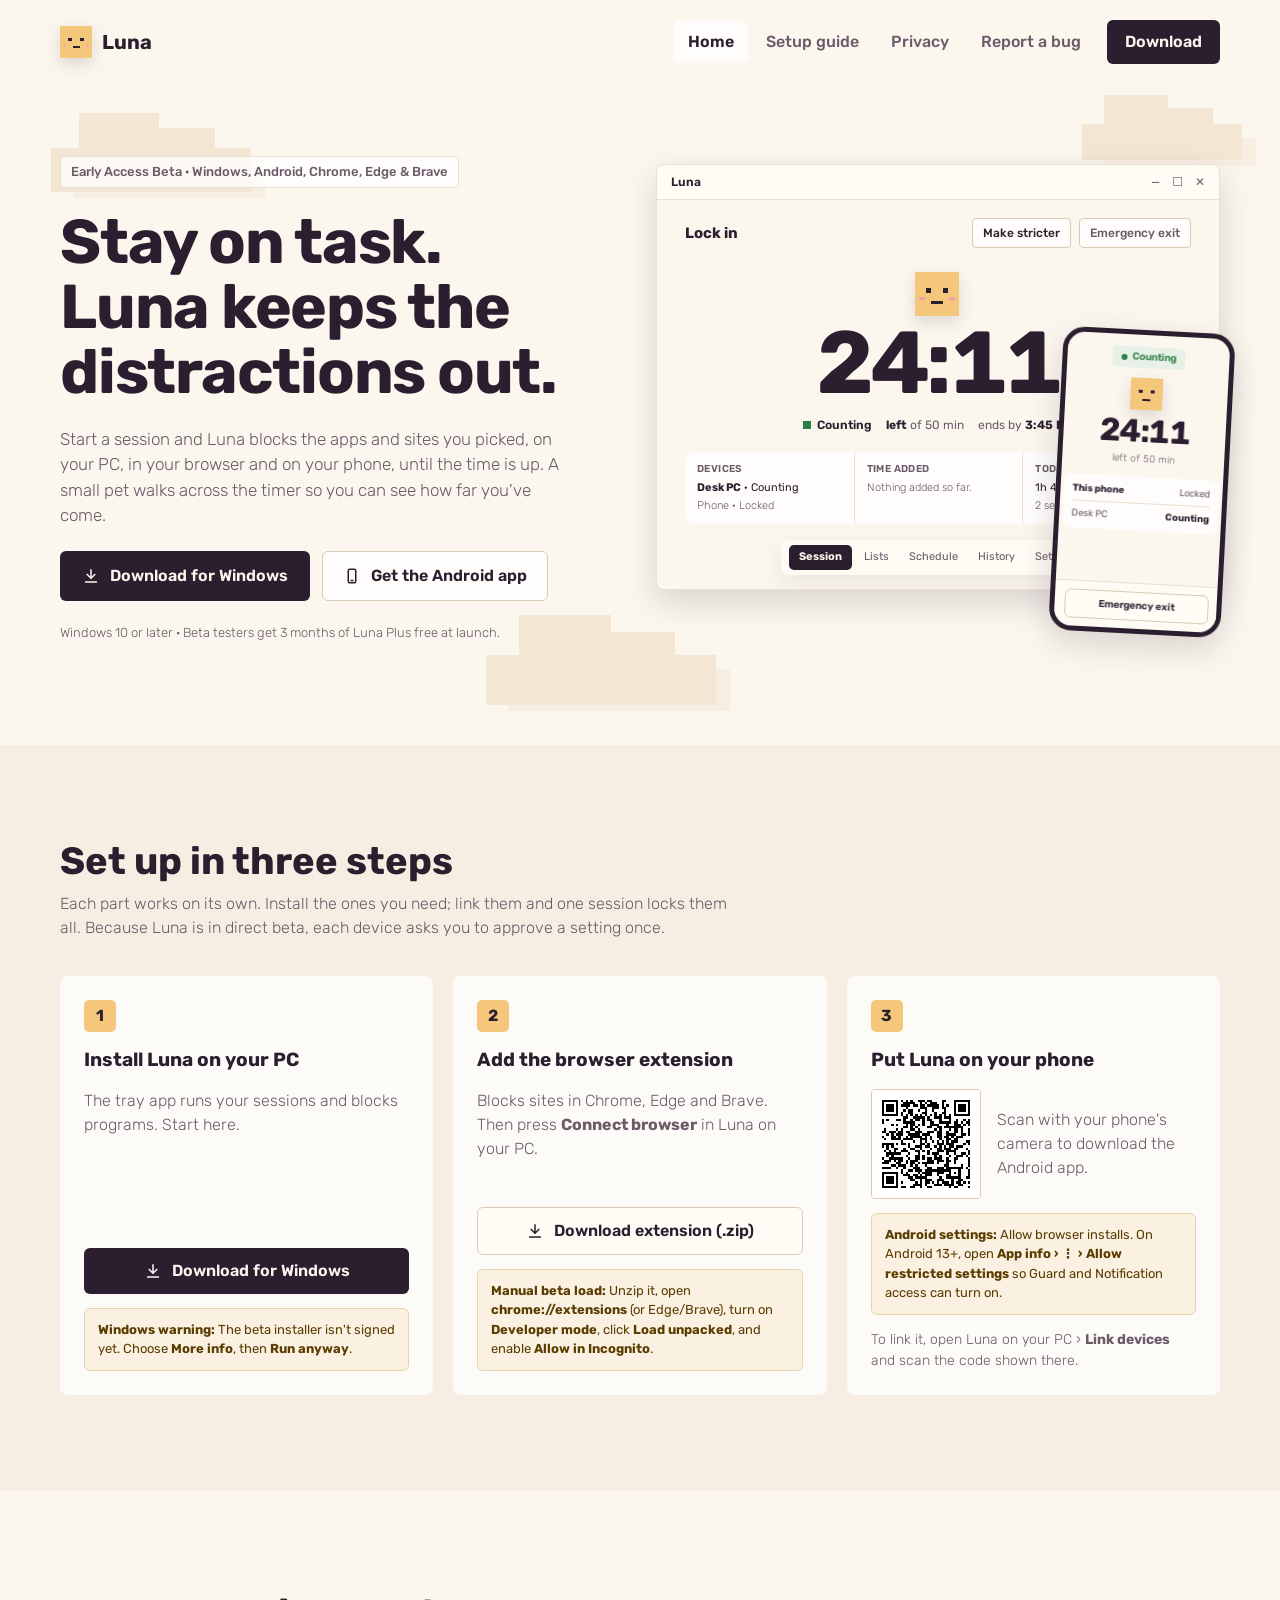
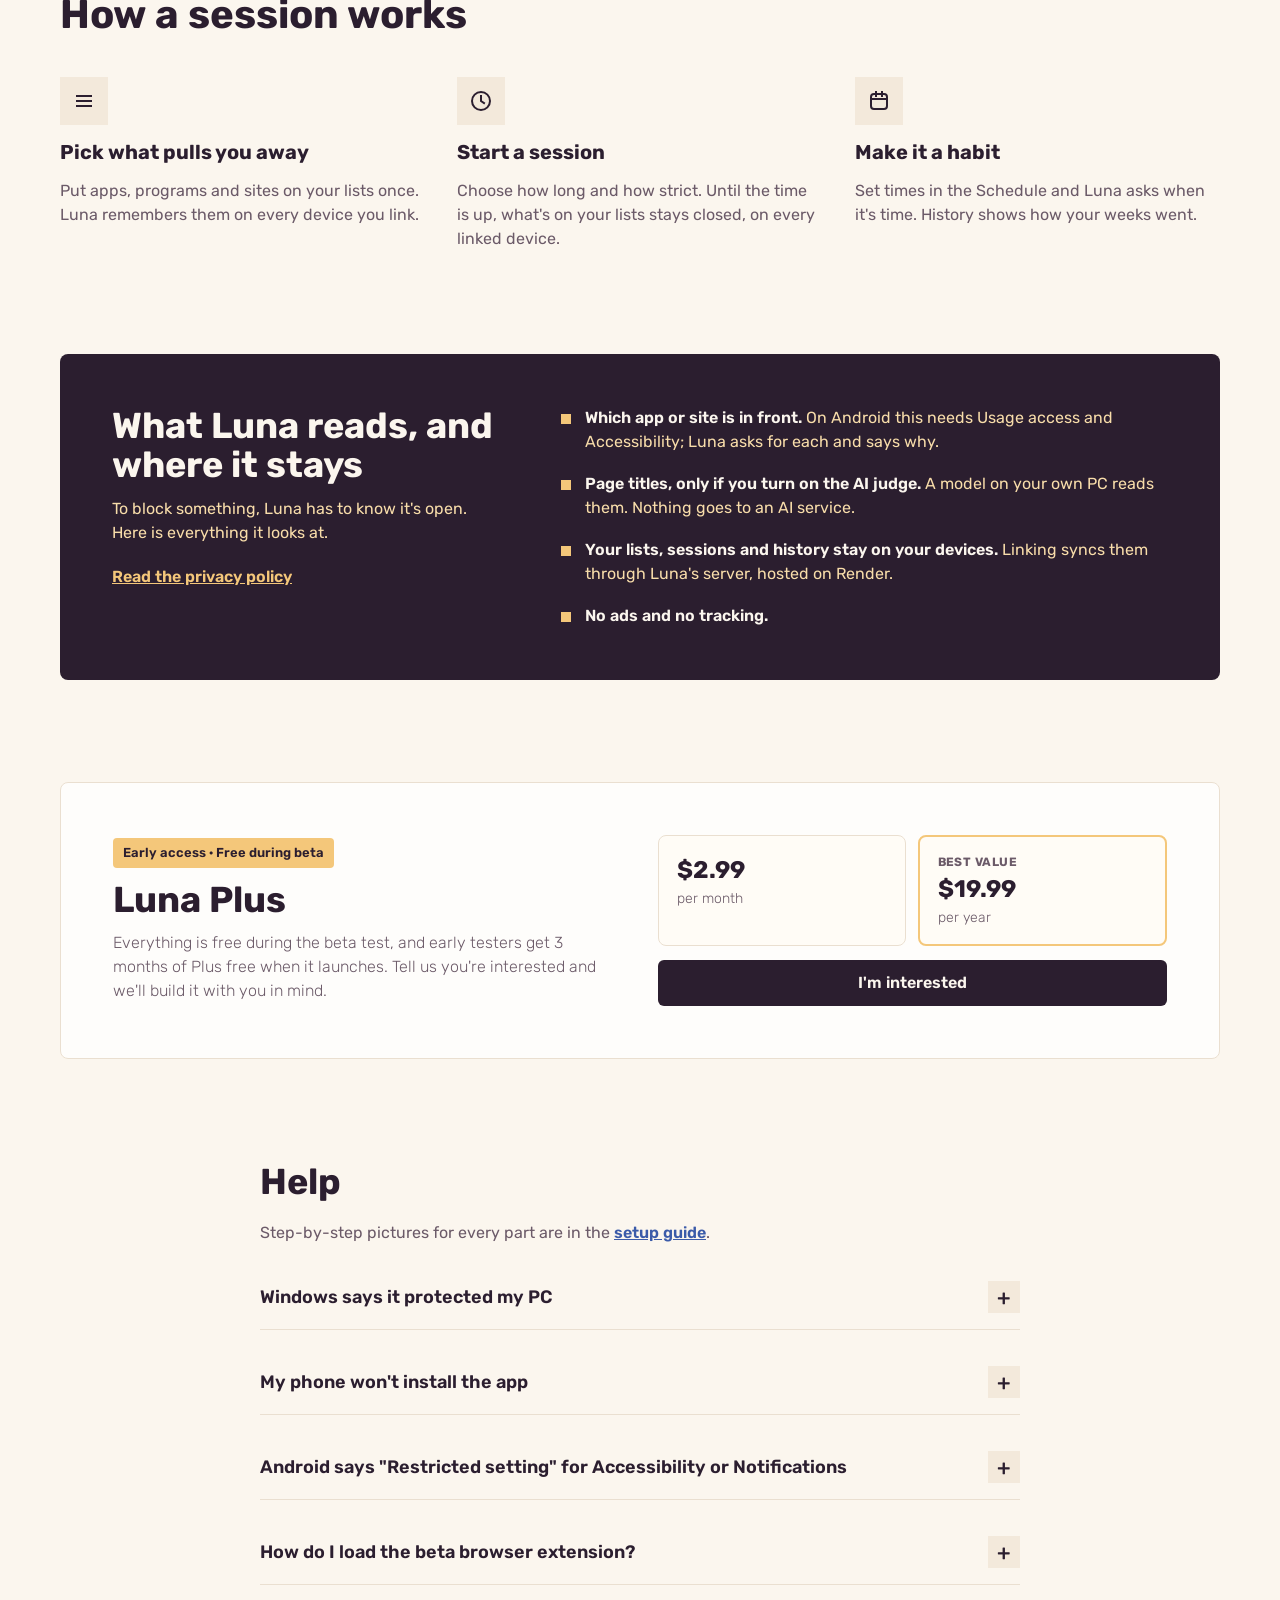
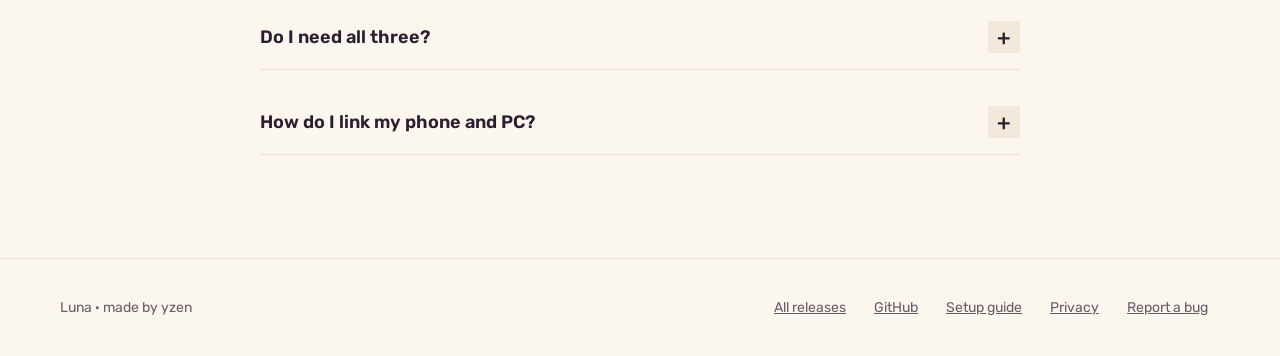
==== docs/index.html @ 9bfbdfaf "feat: publish Luna beta website" ====
<!doctype html>
<html lang="en">
<head>
<meta charset="utf-8">
<meta name="viewport" content="width=device-width, initial-scale=1">
<meta name="color-scheme" content="light">
<title>Luna: stay on task</title>
<meta name="description" content="Luna blocks the apps and sites you picked on your PC, in your browser and on your phone, until the session is over.">
<link rel="preconnect" href="https://fonts.googleapis.com">
<link href="https://fonts.googleapis.com/css2?family=Rubik:wght@300;400;500;600;700&amp;display=swap" rel="stylesheet">
<link rel="stylesheet" href="site.css">
</head>
<body>
<div class="lp" style="width: 100%; background: var(--bg); color: var(--ink); font-family: 'Rubik', system-ui, sans-serif; font-size: 16px; line-height: 1.5; overflow: hidden">

  <!-- Top bar: matches app's glass bar and 6px buttons -->
  <header style="max-width: 1160px; margin: 0 auto; padding: 20px clamp(16px, 4vw, 48px); display: flex; flex-wrap: wrap; align-items: center; justify-content: space-between; gap: 16px">
    <a href="#top" style="display: flex; align-items: center; gap: 10px; color: var(--ink); text-decoration: none; font-weight: 700; font-size: 20px">
      <span class="pet-bob" aria-hidden="true" style="position: relative; width: 32px; height: 32px; background: var(--accent); display: block"><i class="eye" style="position: absolute; background: var(--face); left: 26%; top: 36%; width: 12%; height: 12%"></i><i class="eye" style="position: absolute; background: var(--face); left: 62%; top: 36%; width: 12%; height: 12%"></i><i style="position: absolute; background: var(--cheek); left: 8%; top: 58%; width: 12%; height: 7%"></i><i style="position: absolute; background: var(--cheek); left: 80%; top: 58%; width: 12%; height: 7%"></i><i style="position: absolute; background: var(--face); left: 40%; top: 64%; width: 22%; height: 6%"></i></span>
      Luna
    </a>
    <nav aria-label="Main" style="display: flex; flex-wrap: wrap; align-items: center; gap: 4px">
      <a href="index.html" aria-current="page" style="padding: 9px 14px; color: var(--ink); text-decoration: none; font-weight: 600; background: var(--glass); border-radius: var(--r-tile)">Home</a>
      <a href="install.html" style="padding: 9px 14px; color: var(--mute); text-decoration: none; font-weight: 500">Setup guide</a>
      <a href="privacy.html" style="padding: 9px 14px; color: var(--mute); text-decoration: none; font-weight: 500">Privacy</a>
      <a href="report.html" style="padding: 9px 14px; color: var(--mute); text-decoration: none; font-weight: 500">Report a bug</a>
      <a href="#download" style="margin-left: 8px; padding: 10px 18px; background: var(--pri); color: var(--onp); text-decoration: none; font-weight: 600; border-radius: var(--r-btn)">Download</a>
    </nav>
  </header>

  <!-- Hero: Daybreak stepped clouds (matching components.css) -->
  <section id="top" style="position: relative; padding: clamp(32px, 6vw, 72px) 0 clamp(56px, 8vw, 104px)">
    <div class="clouds" aria-hidden="true" style="position: absolute; inset: 0; pointer-events: none">
      <div style="position: absolute; left: 4%; top: 64px; width: 200px; height: 44px; background: var(--near); box-shadow: 18px 10px 0 -4px var(--far)"><div style="position: absolute; left: 14%; bottom: 100%; width: 40%; height: 80%; background: var(--near)"></div><div style="position: absolute; left: 50%; bottom: 100%; width: 32%; height: 45%; background: var(--near)"></div></div>
      <div style="position: absolute; right: 3%; top: 40px; width: 160px; height: 36px; background: var(--near); box-shadow: 18px 10px 0 -4px var(--far)"><div style="position: absolute; left: 14%; bottom: 100%; width: 40%; height: 80%; background: var(--near)"></div><div style="position: absolute; left: 50%; bottom: 100%; width: 32%; height: 45%; background: var(--near)"></div></div>
      <div style="position: absolute; left: 38%; bottom: 40px; width: 230px; height: 50px; background: var(--near); box-shadow: 18px 10px 0 -4px var(--far)"><div style="position: absolute; left: 14%; bottom: 100%; width: 40%; height: 80%; background: var(--near)"></div><div style="position: absolute; left: 50%; bottom: 100%; width: 32%; height: 45%; background: var(--near)"></div></div>
    </div>

    <div style="position: relative; max-width: 1160px; margin: 0 auto; padding: 0 clamp(16px, 4vw, 48px); display: flex; flex-wrap: wrap; align-items: center; gap: clamp(40px, 6vw, 72px)">
      <div class="stagger" style="flex: 1 1 420px; min-width: 0; display: flex; flex-direction: column; gap: 22px">
        <span style="align-self: flex-start; padding: 5px 10px; background: var(--glass); border: 1px solid var(--line); border-radius: var(--r-ctrl); font-size: 13px; font-weight: 500; color: var(--mute)">Early Access Beta · Windows, Android, Chrome, Edge &amp; Brave</span>
        <h1 style="margin: 0; font-size: clamp(40px, 6vw, 62px); line-height: 1.05; font-weight: 700; letter-spacing: -0.02em">Stay on task.<br>Luna keeps the distractions out.</h1>
        <p style="margin: 0; max-width: 520px; font-size: 17px; font-weight: 300; color: var(--mute)">Start a session and Luna blocks the apps and sites you picked, on your PC, in your browser and on your phone, until the time is up. A small pet walks across the timer so you can see how far you've come.</p>

          <div data-visitor="pc" style="display: flex; flex-wrap: wrap; gap: 12px">
            <a href="thanks.html" style="display: inline-flex; align-items: center; gap: 10px; min-height: 48px; padding: 0 22px; background: var(--pri); color: var(--onp); text-decoration: none; font-weight: 600; font-size: 16px; border-radius: var(--r-btn)">
              <svg viewBox="0 0 24 24" width="18" height="18" aria-hidden="true" fill="none" stroke="currentColor" stroke-width="2" stroke-linecap="square"><path d="M12 4v11M7 10l5 5 5-5M5 20h14"></path></svg>
              Download for Windows
            </a>
            <a href="#phone" style="display: inline-flex; align-items: center; gap: 10px; min-height: 48px; padding: 0 20px; background: var(--glass); color: var(--ink); text-decoration: none; font-weight: 600; font-size: 16px; border: 1px solid var(--cborder); border-radius: var(--r-btn)">
              <svg viewBox="0 0 24 24" width="18" height="18" aria-hidden="true" fill="none" stroke="currentColor" stroke-width="2" stroke-linecap="square"><rect x="7" y="3" width="10" height="18" rx="2"></rect><path d="M11 18h2"></path></svg>
              Get the Android app
            </a>
          </div>
          <p data-visitor="pc" style="margin: 0; font-size: 13px; font-weight: 300; color: var(--mute)">Windows 10 or later · Beta testers get 3 months of Luna Plus free at launch.</p>
          <div data-visitor="android" hidden style="display: flex; flex-wrap: wrap; gap: 12px">
            <a href="https://github.com/Yzennnx/luna-releases/releases/latest/download/Luna.apk" style="display: inline-flex; align-items: center; justify-content: center; gap: 10px; min-height: 48px; padding: 0 22px; background: var(--pri); color: var(--onp); text-decoration: none; font-weight: 600; font-size: 16px; border-radius: var(--r-btn); flex: 1 1 260px">
              <svg viewBox="0 0 24 24" width="18" height="18" aria-hidden="true" fill="none" stroke="currentColor" stroke-width="2" stroke-linecap="square"><path d="M12 4v11M7 10l5 5 5-5M5 20h14"></path></svg>
              Download for Android
            </a>
            <a href="#download" style="display: inline-flex; align-items: center; justify-content: center; gap: 10px; min-height: 48px; padding: 0 20px; background: var(--glass); color: var(--ink); text-decoration: none; font-weight: 600; font-size: 16px; border: 1px solid var(--cborder); border-radius: var(--r-btn); flex: 1 1 260px">Also on your PC</a>
          </div>
          <p data-visitor="android" hidden style="margin: 0; font-size: 13px; font-weight: 300; color: var(--mute)">APK · Android 7.0 or later. Not on Google Play yet · 3 months of Plus free for beta testers.</p>
      </div>

      <!-- Product picture: exact PC SessionActive + Phone Running UI tokens -->
      <div style="flex: 1 1 460px; min-width: 0; position: relative; padding-bottom: 44px">
        <div class="window-in" role="img" aria-label="Luna on a PC during a session: 24 minutes left, the pet walking across above the timer" style="background: var(--bg); border: 1px solid var(--line); border-radius: var(--r-card); box-shadow: var(--sh-pop); overflow: hidden">
          <!-- Window chrome -->
          <div style="display: flex; align-items: center; justify-content: space-between; padding: 8px 14px; background: var(--surface); border-bottom: 1px solid var(--line); font-size: 12px; color: var(--mute)">
            <span style="font-weight: 600; color: var(--ink)">Luna</span>
            <span style="display: flex; gap: 12px" aria-hidden="true"><span>—</span><span>☐</span><span>✕</span></span>
          </div>
          <!-- Real PC Active screen body -->
          <div style="padding: 18px clamp(18px, 3vw, 28px) 14px; display: flex; flex-direction: column; gap: 14px">
            <!-- .bar-top -->
            <div style="display: flex; align-items: center; gap: 8px; font-size: 13px">
              <b style="font-size: 15px; font-weight: 700; color: var(--ink)">Lock in</b>
              <span style="flex: 1"></span>
              <span style="padding: 5px 10px; background: var(--glass); border: 1px solid var(--cborder); border-radius: var(--r-ctrl); font-size: 12px; font-weight: 500; color: var(--ink)">Make stricter</span>
              <span style="padding: 5px 10px; background: var(--glass); border: 1px solid var(--cborder); border-radius: var(--r-ctrl); font-size: 12px; font-weight: 500; color: var(--mute)">Emergency exit</span>
            </div>
            <!-- Hero: pet walking above big clock (exact Hero.tsx) -->
            <div style="display: flex; flex-direction: column; align-items: center; gap: 6px; padding: 6px 0 4px">
              <div style="position: relative; width: 100%; height: 48px">
                <div data-pet="width" style="position: absolute; left: 0; bottom: 0; height: 2px; width: 45.37%; opacity: 0; pointer-events: none"></div>
                <span class="pet-walk" data-pet="left" style="position: absolute; left: 45.37%; bottom: 0; width: 44px; height: 44px; display: block"><span style="background: var(--accent)"><i class="eye" style="position: absolute; background: var(--face); left: 24%; top: 36%; width: 12%; height: 12%"></i><i class="eye" style="position: absolute; background: var(--face); left: 64%; top: 36%; width: 12%; height: 12%"></i><i style="position: absolute; background: var(--cheek); left: 10%; top: 56%; width: 12%; height: 7%"></i><i style="position: absolute; background: var(--cheek); left: 78%; top: 56%; width: 12%; height: 7%"></i><i style="position: absolute; background: var(--face); left: 36%; top: 66%; width: 28%; height: 6%"></i></span></span>
              </div>
              <div style="font-size: clamp(58px, 8vw, 88px); font-weight: 700; line-height: .95; letter-spacing: -0.03em; font-variant-numeric: tabular-nums"><span data-mm>24</span><span class="colon">:</span><span data-ss>13</span></div>
              <div style="display: flex; flex-wrap: wrap; justify-content: center; gap: 6px 14px; font-size: 12px; color: var(--mute); margin-top: 4px">
                <span style="display: inline-flex; align-items: center; gap: 6px; color: var(--ink); font-weight: 600"><span class="live-dot" aria-hidden="true" style="width: 8px; height: 8px; background: var(--counting); display: inline-block"></span>Counting</span>
                <span><b style="color: var(--ink)">left</b> of 50 min</span>
                <span>ends by <b style="color: var(--ink)">3:45 PM</b></span>
              </div>
            </div>
            <!-- .strip: exact glass 3-column facts bar with vertical dividers -->
            <div class="glass" style="display: grid; grid-template-columns: repeat(3, minmax(0, 1fr)); font-size: 11px; line-height: 1.45">
              <div style="padding: 10px 12px; display: flex; flex-direction: column; gap: 3px">
                <span style="font-weight: 600; color: var(--mute); text-transform: uppercase; letter-spacing: .04em; font-size: 10px">Devices</span>
                <span style="color: var(--ink)"><b>Desk PC</b> · Counting</span>
                <span style="color: var(--mute); font-weight: 300">Phone · Locked</span>
              </div>
              <div style="padding: 10px 12px; border-left: 1px solid var(--line); display: flex; flex-direction: column; gap: 3px">
                <span style="font-weight: 600; color: var(--mute); text-transform: uppercase; letter-spacing: .04em; font-size: 10px">Time added</span>
                <span style="color: var(--mute); font-weight: 300">Nothing added so far.</span>
              </div>
              <div style="padding: 10px 12px; border-left: 1px solid var(--line); display: flex; flex-direction: column; gap: 3px">
                <span style="font-weight: 600; color: var(--mute); text-transform: uppercase; letter-spacing: .04em; font-size: 10px">Today</span>
                <span style="color: var(--ink)">1h 40m studied</span>
                <span style="color: var(--mute); font-weight: 300">2 sessions</span>
              </div>
            </div>
            <!-- Real floating PC dock (bar glass + shadow-dock + 5px active tile) -->
            <div style="display: flex; justify-content: center; padding-top: 2px">
              <div class="hero-dock" style="display: inline-flex; align-items: center; gap: 4px; padding: 5px 8px; background: var(--bar); border-radius: var(--r-card); box-shadow: var(--sh-dock); font-size: 11px; color: var(--mute)">
                <span data-active style="padding: 4px 10px; border-radius: var(--r-tile); background: var(--pri); color: var(--onp); font-weight: 700">Session</span>
                <span style="padding: 4px 8px">Lists</span>
                <span style="padding: 4px 8px">Schedule</span>
                <span style="padding: 4px 8px">History</span>
                <span style="padding: 4px 8px">Settings</span>
              </div>
            </div>
          </div>
        </div>
        <!-- Real Phone Running screen (matches apps/mobile/src/core/theme.ts + Running.tsx) -->
        <div class="phone-in" role="img" aria-label="Luna on an Android phone during the same session: Counting, 24 minutes left, phone locked" style="position: absolute; right: -8px; bottom: 0; width: 162px; height: 294px; background: var(--bg); border: 5px solid var(--frame); border-radius: 22px; box-shadow: var(--sh-pop); overflow: hidden; display: flex; flex-direction: column; justify-content: space-between; text-align: center">
          <div style="padding: 12px 12px 0; display: flex; flex-direction: column; align-items: center; gap: 10px">
            <span style="display: inline-flex; align-items: center; gap: 5px; padding: 3px 9px; border-radius: var(--r-ctrl); background: var(--okbg); font-size: 10px; font-weight: 600; color: var(--counting)"><span class="live-dot" aria-hidden="true" style="width: 6px; height: 6px; border-radius: 999px; background: var(--counting)"></span>Counting</span>
            <div style="display: flex; flex-direction: column; align-items: center; gap: 5px">
              <span class="pet-bob" style="position: relative; width: 32px; height: 32px; background: var(--accent); display: block"><i class="eye" style="position: absolute; background: var(--face); left: 24%; top: 36%; width: 12%; height: 12%"></i><i class="eye" style="position: absolute; background: var(--face); left: 64%; top: 36%; width: 12%; height: 12%"></i><i style="position: absolute; background: var(--face); left: 36%; top: 66%; width: 28%; height: 6%"></i></span>
              <span style="font-size: 32px; font-weight: 700; line-height: 1; letter-spacing: -0.02em; font-variant-numeric: tabular-nums"><span data-mm>24</span><span class="colon">:</span><span data-ss>13</span></span>
              <span style="font-size: 10px; font-weight: 300; color: var(--mute)">left of 50 min</span>
            </div>
            <div class="glass" style="width: 100%; padding: 7px 9px; display: flex; flex-direction: column; gap: 5px; font-size: 9.5px; text-align: left">
              <div style="display: flex; justify-content: space-between"><b style="color: var(--ink)">This phone</b><span style="color: var(--mute)">Locked</span></div>
              <div style="height: 1px; background: var(--line)"></div>
              <div style="display: flex; justify-content: space-between"><span style="color: var(--mute)">Desk PC</span><b style="color: var(--ink)">Counting</b></div>
            </div>
          </div>
          <!-- Pinned bar -->
          <div style="padding: 8px 10px; background: var(--bar); border-top: 1px solid var(--line)">
            <span style="display: block; width: 100%; padding: 6px 0; background: var(--surface); border: 1px solid var(--cborder); border-radius: var(--r-btn); font-size: 10px; font-weight: 600; color: var(--ink)">Emergency exit</span>
          </div>
        </div>
      </div>
    </div>
  </section>

  <!-- Download: three steps (exact glass cards + 6px buttons + app note boxes) -->
  <section id="download" style="background: var(--tint); padding: clamp(56px, 8vw, 96px) 0">
    <div style="max-width: 1160px; margin: 0 auto; padding: 0 clamp(16px, 4vw, 48px); display: flex; flex-direction: column; gap: 36px">
      <div class="reveal-self" style="display: flex; flex-direction: column; gap: 10px; max-width: 680px">
        <h2 style="margin: 0; font-size: clamp(28px, 4vw, 38px); line-height: 1.1; font-weight: 700">Set up in three steps</h2>
        <p style="margin: 0; font-size: 16px; font-weight: 300; color: var(--mute)">Each part works on its own. Install the ones you need; link them and one session locks them all. Because Luna is in direct beta, each device asks you to approve a setting once.</p>
      </div>
      <div class="reveal" style="display: grid; grid-template-columns: repeat(auto-fit, minmax(280px, 1fr)); gap: 20px">

        <article class="glass" style="border-radius: var(--r-card); padding: 24px; display: flex; flex-direction: column; gap: 14px">
          <span style="width: 32px; height: 32px; border-radius: var(--r-tile); display: flex; align-items: center; justify-content: center; background: var(--accent); color: var(--face); font-weight: 700">1</span>
          <h3 style="margin: 0; font-size: 19px; font-weight: 700">Install Luna on your PC</h3>
          <p style="margin: 0; font-weight: 300; color: var(--mute)">The tray app runs your sessions and blocks programs. Start here.</p>
          <a href="thanks.html" style="margin-top: auto; display: inline-flex; align-items: center; justify-content: center; gap: 10px; min-height: 46px; background: var(--pri); color: var(--onp); text-decoration: none; font-weight: 600; border-radius: var(--r-btn)">
            <svg viewBox="0 0 24 24" width="18" height="18" aria-hidden="true" fill="none" stroke="currentColor" stroke-width="2" stroke-linecap="square"><path d="M12 4v11M7 10l5 5 5-5M5 20h14"></path></svg>
            Download for Windows
          </a>
          <p class="note" style="margin: 0; padding: 11px 13px; font-size: 13px"><b>Windows warning:</b> The beta installer isn't signed yet. Choose <b>More info</b>, then <b>Run anyway</b>.</p>
        </article>

        <article class="glass" style="border-radius: var(--r-card); padding: 24px; display: flex; flex-direction: column; gap: 14px">
          <span style="width: 32px; height: 32px; border-radius: var(--r-tile); display: flex; align-items: center; justify-content: center; background: var(--accent); color: var(--face); font-weight: 700">2</span>
          <h3 style="margin: 0; font-size: 19px; font-weight: 700">Add the browser extension</h3>
          <p style="margin: 0; font-weight: 300; color: var(--mute)">Blocks sites in Chrome, Edge and Brave. Then press <b>Connect browser</b> in Luna on your PC.</p>
          <a href="https://github.com/Yzennnx/luna-releases/releases/latest/download/Luna-Extension.zip" style="margin-top: auto; display: inline-flex; align-items: center; justify-content: center; gap: 10px; min-height: 46px; background: var(--surface); color: var(--ink); text-decoration: none; font-weight: 600; border: 1px solid var(--cborder); border-radius: var(--r-btn)">
            <svg viewBox="0 0 24 24" width="18" height="18" aria-hidden="true" fill="none" stroke="currentColor" stroke-width="2" stroke-linecap="square"><path d="M12 4v11M7 10l5 5 5-5M5 20h14"></path></svg>
            Download extension (.zip)
          </a>
          <p class="note" style="margin: 0; padding: 11px 13px; font-size: 13px"><b>Manual beta load:</b> Unzip it, open <b>chrome://extensions</b> (or Edge/Brave), turn on <b>Developer mode</b>, click <b>Load unpacked</b>, and enable <b>Allow in Incognito</b>.</p>
        </article>

        <article id="phone" class="glass" style="border-radius: var(--r-card); padding: 24px; display: flex; flex-direction: column; gap: 14px">
          <span style="width: 32px; height: 32px; border-radius: var(--r-tile); display: flex; align-items: center; justify-content: center; background: var(--accent); color: var(--face); font-weight: 700">3</span>
          <h3 style="margin: 0; font-size: 19px; font-weight: 700">Put Luna on your phone</h3>
            <div data-visitor="pc" style="display: flex; gap: 16px; align-items: center">
              <img src="qr-android.svg" alt="QR code that opens the Android download" width="108" height="108" style="flex: none; width: 108px; height: 108px; border: 1px solid var(--cborder); border-radius: var(--r-ctrl)">
              <p style="margin: 0; font-weight: 300; color: var(--mute)">Scan with your phone's camera to download the Android app.</p>
            </div>
            <a data-visitor="android" hidden href="https://github.com/Yzennnx/luna-releases/releases/latest/download/Luna.apk" style="display: inline-flex; align-items: center; justify-content: center; gap: 10px; min-height: 46px; background: var(--pri); color: var(--onp); text-decoration: none; font-weight: 600; border-radius: var(--r-btn)">Download for Android</a>
            <p class="note" style="margin: 0; padding: 11px 13px; font-size: 13px"><b>Android settings:</b> Allow browser installs. On Android 13+, open <b>App info › ⋮ › Allow restricted settings</b> so Guard and Notification access can turn on.</p>
          <p style="margin: 0; font-size: 14px; font-weight: 300; color: var(--mute)">To link it, open Luna on your PC › <b>Link devices</b> and scan the code shown there.</p>
        </article>
      </div>
    </div>
  </section>

  <!-- Demo video: remove the hidden attribute and paste a YouTube embed URL (https://www.youtube-nocookie.com/embed/VIDEO_ID) or a video file URL into the src below. -->
  <section id="demo" hidden style="padding: clamp(56px, 8vw, 104px) 0 0">
    <div class="reveal" style="max-width: 960px; margin: 0 auto; padding: 0 clamp(16px, 4vw, 48px); display: flex; flex-direction: column; gap: 20px">
      <h2 style="margin: 0; font-size: clamp(30px, 4vw, 40px); line-height: 1.1; font-weight: 700">See it in action</h2>
      <div style="position: relative; aspect-ratio: 16 / 9; background: var(--tint); border: 1.5px solid var(--cborder); border-radius: 18px; overflow: hidden">
        <iframe src="" title="Luna demo video" loading="lazy" allowfullscreen style="position: absolute; inset: 0; width: 100%; height: 100%; border: 0"></iframe>
      </div>
    </div>
  </section>

  <!-- How a session works -->
  <section id="how" style="padding: clamp(56px, 8vw, 104px) 0">
    <div style="max-width: 1160px; margin: 0 auto; padding: 0 clamp(16px, 4vw, 48px); display: flex; flex-direction: column; gap: 40px">
      <h2 style="margin: 0; font-size: clamp(30px, 4vw, 40px); line-height: 1.1; font-weight: 700">How a session works</h2>
      <div class="reveal" style="display: grid; grid-template-columns: repeat(auto-fit, minmax(260px, 1fr)); gap: 32px">
        <div style="display: flex; flex-direction: column; gap: 12px">
          <span style="width: 48px; height: 48px; display: flex; align-items: center; justify-content: center; background: var(--tint2); color: var(--ink)"><svg viewBox="0 0 24 24" width="24" height="24" aria-hidden="true" fill="none" stroke="currentColor" stroke-width="2" stroke-linecap="square"><path d="M5 7h14M5 12h14M5 17h14"></path></svg></span>
          <h3 style="margin: 0; font-size: 20px; font-weight: 700">Pick what pulls you away</h3>
          <p style="margin: 0; color: var(--mute)">Put apps, programs and sites on your lists once. Luna remembers them on every device you link.</p>
        </div>
        <div style="display: flex; flex-direction: column; gap: 12px">
          <span style="width: 48px; height: 48px; display: flex; align-items: center; justify-content: center; background: var(--tint2); color: var(--ink)"><svg viewBox="0 0 24 24" width="24" height="24" aria-hidden="true" fill="none" stroke="currentColor" stroke-width="2" stroke-linecap="square"><circle cx="12" cy="12" r="9"></circle><path d="M12 7v5l3 2"></path></svg></span>
          <h3 style="margin: 0; font-size: 20px; font-weight: 700">Start a session</h3>
          <p style="margin: 0; color: var(--mute)">Choose how long and how strict. Until the time is up, what's on your lists stays closed, on every linked device.</p>
        </div>
        <div style="display: flex; flex-direction: column; gap: 12px">
          <span style="width: 48px; height: 48px; display: flex; align-items: center; justify-content: center; background: var(--tint2); color: var(--ink)"><svg viewBox="0 0 24 24" width="24" height="24" aria-hidden="true" fill="none" stroke="currentColor" stroke-width="2" stroke-linecap="square"><rect x="4" y="5" width="16" height="15" rx="3"></rect><path d="M4 10h16M9 3v4M15 3v4"></path></svg></span>
          <h3 style="margin: 0; font-size: 20px; font-weight: 700">Make it a habit</h3>
          <p style="margin: 0; color: var(--mute)">Set times in the Schedule and Luna asks when it's time. History shows how your weeks went.</p>
        </div>
      </div>
    </div>
  </section>

  <!-- Privacy -->
  <section id="privacy" style="padding: 0 0 clamp(56px, 8vw, 104px)">
    <div style="max-width: 1160px; margin: 0 auto; padding: 0 clamp(16px, 4vw, 48px)">
      <div class="reveal-self" style="background: var(--pri); color: var(--onp); border-radius: var(--r-card); padding: clamp(28px, 5vw, 52px); display: flex; flex-wrap: wrap; gap: clamp(28px, 5vw, 56px)">
        <div style="flex: 1 1 300px; display: flex; flex-direction: column; gap: 12px">
          <h2 style="margin: 0; font-size: clamp(28px, 3.5vw, 36px); line-height: 1.1; font-weight: 700">What Luna reads, and where it stays</h2>
          <p style="margin: 0; color: var(--pmute)">To block something, Luna has to know it's open. Here is everything it looks at.</p>
          <a href="privacy.html" style="align-self: flex-start; margin-top: 8px; color: var(--plink); font-weight: 600">Read the privacy policy</a>
        </div>
        <ul class="reveal" style="flex: 2 1 420px; margin: 0; padding: 0; list-style: none; display: flex; flex-direction: column; gap: 18px">
          <li style="display: flex; gap: 14px"><span aria-hidden="true" style="flex: none; width: 10px; height: 10px; margin-top: 8px; background: var(--accent)"></span><span><b style="font-weight: 600">Which app or site is in front.</b> <span style="color: var(--pmute)">On Android this needs Usage access and Accessibility; Luna asks for each and says why.</span></span></li>
          <li style="display: flex; gap: 14px"><span aria-hidden="true" style="flex: none; width: 10px; height: 10px; margin-top: 8px; background: var(--accent)"></span><span><b style="font-weight: 600">Page titles, only if you turn on the AI judge.</b> <span style="color: var(--pmute)">A model on your own PC reads them. Nothing goes to an AI service.</span></span></li>
          <li style="display: flex; gap: 14px"><span aria-hidden="true" style="flex: none; width: 10px; height: 10px; margin-top: 8px; background: var(--accent)"></span><span><b style="font-weight: 600">Your lists, sessions and history stay on your devices.</b> <span style="color: var(--pmute)">Linking syncs them through Luna's server, hosted on Render.</span></span></li>
          <li style="display: flex; gap: 14px"><span aria-hidden="true" style="flex: none; width: 10px; height: 10px; margin-top: 8px; background: var(--accent)"></span><span><b style="font-weight: 600">No ads and no tracking.</b></span></li>
        </ul>
      </div>
    </div>
  </section>

  <!-- Luna Plus: coming soon. The button only says thanks; counting taps comes with task 7.1c. -->
  <section id="plus" style="padding: 0 0 clamp(56px, 8vw, 104px)">
    <div style="max-width: 1160px; margin: 0 auto; padding: 0 clamp(16px, 4vw, 48px)">
      <article class="reveal-self glass" style="border: 1px solid var(--line); border-radius: var(--r-card); padding: clamp(28px, 5vw, 52px); display: flex; flex-wrap: wrap; align-items: center; gap: clamp(28px, 5vw, 56px)">
        <div style="flex: 1 1 300px; display: flex; flex-direction: column; gap: 12px">
          <span style="align-self: flex-start; padding: 5px 10px; background: var(--accent); color: var(--face); border-radius: var(--r-ctrl); font-size: 13px; font-weight: 600">Early access · Free during beta</span>
          <h2 style="margin: 0; font-size: clamp(28px, 3.5vw, 36px); line-height: 1.1; font-weight: 700">Luna Plus</h2>
          <p style="margin: 0; font-weight: 300; color: var(--mute)">Everything is free during the beta test, and early testers get 3 months of Plus free when it launches. Tell us you're interested and we'll build it with you in mind.</p>
        </div>
        <div style="flex: 1 1 320px; display: flex; flex-direction: column; gap: 14px">
          <div style="display: flex; flex-wrap: wrap; gap: 12px">
            <div style="flex: 1 1 140px; padding: 16px 18px; background: var(--surface); border: 1px solid var(--line); border-radius: var(--r-card)"><div style="font-size: 24px; font-weight: 700">$2.99</div><div style="font-size: 14px; font-weight: 300; color: var(--mute)">per month</div></div>
            <div style="flex: 1 1 140px; padding: 16px 18px; background: var(--surface); border: 2px solid var(--accent); border-radius: var(--r-card)"><div style="font-size: 12px; font-weight: 700; letter-spacing: .04em; text-transform: uppercase; color: var(--mute)">Best value</div><div style="font-size: 24px; font-weight: 700">$19.99</div><div style="font-size: 14px; font-weight: 300; color: var(--mute)">per year</div></div>
          </div>
          <button type="button" id="plus-btn" style="min-height: 46px; padding: 0 22px; background: var(--pri); color: var(--onp); border: 0; border-radius: var(--r-btn); font: inherit; font-weight: 600; cursor: pointer">I'm interested</button>
        </div>
      </article>
    </div>
  </section>

  <!-- Help -->
  <section id="help" style="padding: 0 0 clamp(56px, 8vw, 104px)">
    <div class="reveal" style="max-width: 760px; margin: 0 auto; padding: 0 clamp(16px, 4vw, 48px); display: flex; flex-direction: column; gap: 20px">
      <h2 style="margin: 0; font-size: clamp(28px, 3.5vw, 36px); line-height: 1.1; font-weight: 700">Help</h2>
      <p style="margin: 0; color: var(--mute)">Step-by-step pictures for every part are in the <a href="install.html" style="color: var(--link); font-weight: 600">setup guide</a>.</p>
      <details style="border-bottom: 1px solid var(--line); padding: 16px 0">
        <summary style="cursor: pointer; font-weight: 600; font-size: 18px; min-height: 28px">Windows says it protected my PC</summary>
        <p style="margin: 10px 0 0; color: var(--mute)">The installer isn't signed yet, so Windows doesn't know it. Choose More info, then Run anyway.</p>
      </details>
      <details style="border-bottom: 1px solid var(--line); padding: 16px 0">
        <summary style="cursor: pointer; font-weight: 600; font-size: 18px; min-height: 28px">My phone won't install the app</summary>
        <p style="margin: 10px 0 0; color: var(--mute)">Luna isn't on Google Play yet. When your phone asks, allow your browser to install apps (and tap Install anyway if Play Protect warns), then open the downloaded file again.</p>
      </details>
      <details style="border-bottom: 1px solid var(--line); padding: 16px 0">
        <summary style="cursor: pointer; font-weight: 600; font-size: 18px; min-height: 28px">Android says "Restricted setting" for Accessibility or Notifications</summary>
        <p style="margin: 10px 0 0; color: var(--mute)">Android 13 and later blocks Accessibility and Notification access for apps installed outside Google Play until you unlock them once. Open <b>App info</b> for Luna, tap <b>⋮ › Allow restricted settings</b>, then return to Luna setup.</p>
      </details>
      <details style="border-bottom: 1px solid var(--line); padding: 16px 0">
        <summary style="cursor: pointer; font-weight: 600; font-size: 18px; min-height: 28px">How do I load the beta browser extension?</summary>
        <p style="margin: 10px 0 0; color: var(--mute)">Download and unzip <b>Luna-Extension.zip</b>, open <b>chrome://extensions</b> (or <b>edge://extensions</b> / <b>brave://extensions</b>), turn on <b>Developer mode</b>, click <b>Load unpacked</b>, pick the unzipped folder, and enable <b>Allow in Incognito</b>. Then press <b>Connect browser</b> in Luna on your PC.</p>
      </details>
      <details style="border-bottom: 1px solid var(--line); padding: 16px 0">
        <summary style="cursor: pointer; font-weight: 600; font-size: 18px; min-height: 28px">Do I need all three?</summary>
        <p style="margin: 10px 0 0; color: var(--mute)">No. The PC app and the phone app each work alone. The browser extension needs the PC app. Link them so one session locks everything.</p>
      </details>
      <details style="border-bottom: 1px solid var(--line); padding: 16px 0">
        <summary style="cursor: pointer; font-weight: 600; font-size: 18px; min-height: 28px">How do I link my phone and PC?</summary>
        <p style="margin: 10px 0 0; color: var(--mute)">On your PC open Luna › Settings › Link devices. On your phone tap Scan QR code and point it at the code.</p>
      </details>
    </div>
  </section>

  <footer style="border-top: 1px solid var(--line)">
    <div style="max-width: 1160px; margin: 0 auto; padding: 28px clamp(16px, 4vw, 48px); display: flex; flex-wrap: wrap; align-items: center; justify-content: space-between; gap: 16px; font-size: 14px; color: var(--mute)">
      <span>Luna · made by yzen</span>
      <nav aria-label="Footer" style="display: flex; flex-wrap: wrap; gap: 4px">
        <a href="https://github.com/Yzennnx/luna-releases/releases" style="padding: 10px 12px; color: var(--mute)">All releases</a>
        <a href="https://github.com/Yzennnx/luna-releases/releases" style="padding: 10px 12px; color: var(--mute)">GitHub</a>
        <a href="install.html" style="padding: 10px 12px; color: var(--mute)">Setup guide</a>
        <a href="privacy.html" style="padding: 10px 12px; color: var(--mute)">Privacy</a>
        <a href="report.html" style="padding: 10px 12px; color: var(--mute)">Report a bug</a>
      </nav>
    </div>
  </footer>
</div>
<script type="module" src="site.js"></script>
</body>
</html>
---- docs/site.css ----
/* Luna site: exact Daybreak (light) tokens and motion from the PC (theme.css) and Android (core/theme.ts) apps. */
.lp{--bg:#FBF6EE;--surface:#FFFCF6;--glass:rgba(255,255,255,.75);--bar:rgba(255,252,246,.85);--ink:#2B1E2F;--mute:#6B5A68;--line:#EADFD0;--cborder:#D9C9B5;--accent:#F4C77A;--pmute:#F8DDAA;--plink:#F4C77A;--asleep:#F8DDAA;--cheek:#F2A1A8;--near:#F3E6D3;--far:#F7EEE2;--tint:#F6EEE2;--tint2:#F3E9DB;--pri:#2B1E2F;--onp:#FBF6EE;--face:#2B1E2F;--link:#3B5BA9;--frame:#2B1E2F;--warnbg:rgba(248,238,219,.75);--warnline:#E6D3AE;--warnink:#5C3D00;--okbg:#E7F1E8;--counting:#2E7D45;--r-ctrl:4px;--r-tile:5px;--r-btn:6px;--r-card:8px;--sh-dock:0 8px 24px rgba(43,30,47,.08);--sh-pop:0 12px 32px rgba(43,30,47,.16);--sh:43,30,47;--glow:rgba(43,30,47,.14);color-scheme:light}

/* App glass cards and note callouts (matching components.css). */
.lp .glass{background:var(--glass);backdrop-filter:blur(4px);border-radius:var(--r-card)}
.lp .note{background:var(--warnbg);border:1px solid var(--warnline);border-radius:var(--r-btn);color:var(--warnink)}

:root{--spring:cubic-bezier(.3,1.2,.5,1);--pop:cubic-bezier(.3,1.5,.5,1);--ease:cubic-bezier(.2,.7,.2,1);interpolate-size:allow-keywords}
html{scroll-behavior:smooth}
body{margin:0}
[hidden]{display:none !important}

/* Page enter: every page rises in, so moving between pages reads as one site. */
@keyframes lp-page{from{opacity:0;transform:translateY(14px)}to{opacity:1;transform:none}}
.lp{animation:lp-page .6s var(--spring) both}

/* Hero: the copy arrives line by line, the product picture after it, the phone last. */
@keyframes lp-rise{from{opacity:0;transform:translateY(22px)}to{opacity:1;transform:none}}
.lp .stagger>*{animation:lp-rise .7s var(--spring) both}
.lp .stagger>*:nth-child(1){animation-delay:.08s}
.lp .stagger>*:nth-child(2){animation-delay:.16s}
.lp .stagger>*:nth-child(3){animation-delay:.24s}
.lp .stagger>*:nth-child(4){animation-delay:.32s}
.lp .stagger>*:nth-child(n+5){animation-delay:.4s}
@keyframes lp-window{from{opacity:0;transform:translateY(40px) rotate(-1.5deg) scale(.96)}to{opacity:1;transform:none}}
.lp .window-in{animation:lp-window .9s var(--spring) .3s both}
@keyframes lp-phone-in{from{opacity:0;transform:translate(40px,30px) rotate(8deg)}to{opacity:1;transform:rotate(3deg)}}
@keyframes lp-float{0%,100%{transform:rotate(3deg) translateY(0)}50%{transform:rotate(2deg) translateY(-10px)}}
.lp .phone-in{animation:lp-phone-in .9s var(--spring) .6s both,lp-float 6s ease-in-out 1.6s infinite}

/* Clouds drift slowly, each at its own pace. */
@keyframes lp-drift{from{transform:translateX(-24px)}to{transform:translateX(24px)}}
.lp .clouds>div{animation:lp-drift 18s ease-in-out infinite alternate}
.lp .clouds>div:nth-child(2){animation-duration:24s;animation-delay:-8s}
.lp .clouds>div:nth-child(3){animation-duration:30s;animation-delay:-15s}

/* The pet: steps up and down like the app, blinks now and then, walks the timer track. */
@keyframes lp-pet-in{0%{opacity:0;transform:translateY(8px) scale(.7)}60%{opacity:1;transform:translateY(-3px) scale(1.06)}100%{opacity:1;transform:none}}
@keyframes lp-bob{0%,100%{transform:translateY(0) scale(1.02,.98)}50%{transform:translateY(calc(var(--amp,4px) * -1)) scale(.99,1.01)}}
@keyframes lp-hop{0%{transform:none}30%{transform:translateY(-12px) scale(.96,1.05)}55%{transform:translateY(0) scale(1.06,.94)}75%{transform:translateY(-3px)}100%{transform:none}}
.lp .pet-bob,.lp .pet-walk>span{transform-origin:50% 100%;will-change:transform;filter:drop-shadow(0 6px 8px var(--glow))}
.lp .pet-bob{animation:lp-pet-in .55s var(--pop) both,lp-bob 3.6s ease-in-out .55s infinite}
.lp a:hover .pet-bob,.lp .pet-bob:hover{animation:lp-hop .7s var(--pop) 1,lp-bob 3.6s ease-in-out .7s infinite}
@keyframes lp-blink{0%,92%,100%{transform:scaleY(1)}96%{transform:scaleY(.1)}}
.lp .eye{transform-origin:center;animation:lp-blink 4.5s infinite}
.lp .pet-walk{transition:left 1s linear}
.lp .pet-walk>span{display:block;width:100%;height:100%;position:relative;background:inherit;--amp:3px;animation:lp-bob 1.4s ease-in-out infinite}
@keyframes lp-tick{0%{opacity:1}50%{opacity:.35}100%{opacity:1}}
.lp .colon{animation:lp-tick 1s steps(2,jump-none) infinite}

/* Download started: the pet jumps for joy, confetti falls, the bar fills. */
@keyframes lp-jump{0%,60%,100%{transform:translateY(0) scale(1,1)}10%{transform:translateY(0) scale(1.1,.88)}30%{transform:translateY(-34px) scale(.94,1.06)}50%{transform:translateY(0) scale(1.06,.94)}}
.lp .pet-jump{animation:lp-jump 1.6s var(--ease) .4s 3 both}
@keyframes lp-fall{0%{opacity:0;transform:translateY(-40px) rotate(0)}10%{opacity:1}100%{opacity:0;transform:translateY(420px) rotate(540deg)}}
.lp .confetti{position:absolute;inset:0;pointer-events:none;overflow:hidden}
.lp .confetti i{position:absolute;top:0;width:10px;height:10px;animation:lp-fall 2.8s cubic-bezier(.3,.6,.6,1) both}
.lp .confetti i:nth-child(odd){width:8px;height:14px}
.lp .confetti i:nth-child(1){left:30%;background:var(--accent);animation-delay:.3s}
.lp .confetti i:nth-child(2){left:36%;background:var(--cheek);animation-delay:.5s}
.lp .confetti i:nth-child(3){left:42%;background:var(--ink);animation-delay:.2s}
.lp .confetti i:nth-child(4){left:48%;background:var(--asleep);animation-delay:.7s}
.lp .confetti i:nth-child(5){left:54%;background:var(--accent);animation-delay:.4s}
.lp .confetti i:nth-child(6){left:60%;background:var(--cheek);animation-delay:.6s}
.lp .confetti i:nth-child(7){left:66%;background:var(--ink);animation-delay:.35s}
.lp .confetti i:nth-child(8){left:70%;background:var(--accent);animation-delay:.8s}
.lp .confetti i:nth-child(9){left:33%;background:var(--asleep);animation-delay:.9s}
.lp .confetti i:nth-child(10){left:63%;background:var(--cheek);animation-delay:1s}
@keyframes lp-fill{from{transform:scaleX(0)}to{transform:scaleX(1)}}
.lp .fill{transform-origin:left;animation:lp-fill 2.4s var(--ease) .3s both}
@keyframes lp-fade{from{opacity:0}to{opacity:1}}
.lp .after-fill{animation:lp-fade .4s ease 2.7s both}

/* Not found: the pet sleeps, breathing, with Zs drifting up. */
@keyframes lp-breathe{0%,100%{transform:scale(1)}50%{transform:scale(1.04,.96)}}
.lp .pet-sleep{transform-origin:bottom;animation:lp-breathe 3.2s ease-in-out infinite}
@keyframes lp-z{0%{opacity:0;transform:translate(0,0) scale(.6)}20%{opacity:1}100%{opacity:0;transform:translate(26px,-60px) scale(1.2)}}
.lp .zzz{position:absolute;font-weight:700;color:var(--mute);animation:lp-z 3s ease-out infinite}
.lp .zzz:nth-child(2){animation-delay:1s}
.lp .zzz:nth-child(3){animation-delay:2s}

/* Buttons & nav links: spring lift on hover, press on click; text links grow an underline. */
.lp a[style*="border-radius"]:not([aria-current="page"]),.lp button{transition:transform .25s var(--pop),box-shadow .25s,background-color .2s}
.lp a[style*="border-radius"]:not([aria-current="page"]):hover,.lp button:not(:disabled):hover{transform:translateY(-2px);box-shadow:0 10px 24px rgba(var(--sh),.14)}
.lp a[style*="border-radius"]:not([aria-current="page"]):active,.lp button:not(:disabled):active{transform:scale(.96);box-shadow:none}
.lp a[style*="border-radius"]:not([aria-current="page"]):hover svg{animation:lp-nudge .6s var(--spring)}
@keyframes lp-nudge{0%{transform:none}40%{transform:translateY(3px)}100%{transform:none}}
.lp p a,.lp li a,.lp nav a:not([style*="border-radius"]){background-image:linear-gradient(currentColor,currentColor);background-size:0 1.5px;background-position:0 100%;background-repeat:no-repeat;transition:background-size .35s var(--ease),color .2s}
.lp p a:hover,.lp li a:hover,.lp nav a:not([style*="border-radius"]):hover{background-size:100% 1.5px}

/* Cards, glass panels, and beta notes: consistent spring lift and badge pop on hover. */
.lp article[style*="border-radius"],.lp li.glass,.lp .glass-card{transition:transform .35s var(--spring),box-shadow .35s}
.lp article[style*="border-radius"]:hover,.lp li.glass:hover,.lp .glass-card:hover{transform:translateY(-5px);box-shadow:0 16px 36px rgba(var(--sh),.10)}
.lp article[style*="border-radius"]:hover>span:first-child,.lp li.glass:hover>span:first-child{animation:lp-pop .5s var(--pop)}
.lp .note{transition:transform .3s var(--spring),border-color .25s,background-color .25s}
.lp article:hover .note,.lp .note:hover{border-color:var(--accent);transform:translateY(-1px)}
@keyframes lp-pop{0%{transform:scale(1)}40%{transform:scale(1.18) rotate(-6deg)}100%{transform:none}}

/* Hero real-app micro-animations: live Counting pulse + interactive dock pop (matching components.css). */
@keyframes lp-pulse{0%,100%{box-shadow:0 0 0 0 rgba(46,125,69,.42)}60%{box-shadow:0 0 0 6px rgba(46,125,69,0)}}
.lp .live-dot{animation:lp-pulse 2.2s ease-out infinite}
.lp .hero-dock>span{transition:transform .22s var(--pop),background-color .2s,color .2s;border-radius:var(--r-tile);cursor:default}
.lp .hero-dock>span:not([data-active]):hover{transform:translateY(-4px) scale(1.08);background:var(--tint2);color:var(--ink)}

/* Setup guide sidebar links nudge gently on hover. */
.lp .side-nav a{transition:transform .22s var(--spring),background-color .2s,color .2s;border-radius:var(--r-tile)}
.lp .side-nav a:not([style*="background: var(--pri)"]):hover{transform:translateX(4px);background:var(--tint2)}

/* Help: answers open smoothly, the plus turns into a cross. */
.lp summary{list-style:none;display:flex;align-items:center;justify-content:space-between;gap:16px}
.lp summary::-webkit-details-marker{display:none}
.lp summary::after{content:"+";flex:none;width:32px;height:32px;display:flex;align-items:center;justify-content:center;background:var(--tint2);color:var(--ink);font-size:22px;font-weight:500;transition:transform .4s var(--pop),background-color .2s}
.lp details[open] summary::after{transform:rotate(135deg);background:var(--accent);color:var(--face)}
.lp details::details-content{block-size:0;overflow:hidden;opacity:0;transition:block-size .45s var(--ease),opacity .35s,content-visibility .45s allow-discrete}
.lp details[open]::details-content{block-size:auto;opacity:1}

/* Sections rise in as they scroll into view (with subtle stagger across cards). */
@supports (animation-timeline: view()){
  @keyframes lp-reveal{from{opacity:0;transform:translateY(32px) scale(.98)}to{opacity:1;transform:none}}
  .lp .reveal>*,.lp .reveal-self{animation:lp-reveal linear both;animation-timeline:view();animation-range:entry 0% cover 26%}
  .lp .reveal>*:nth-child(2){animation-range:entry 4% cover 30%}
  .lp .reveal>*:nth-child(3){animation-range:entry 8% cover 34%}
}

/* Reduced motion: everything still, everything shown. */
@media (prefers-reduced-motion: reduce){
  html{scroll-behavior:auto}
  .lp,.lp *,.lp *::after,.lp *::before,.lp details::details-content{animation:none !important;transition:none !important}
  .lp .confetti{display:none}
}
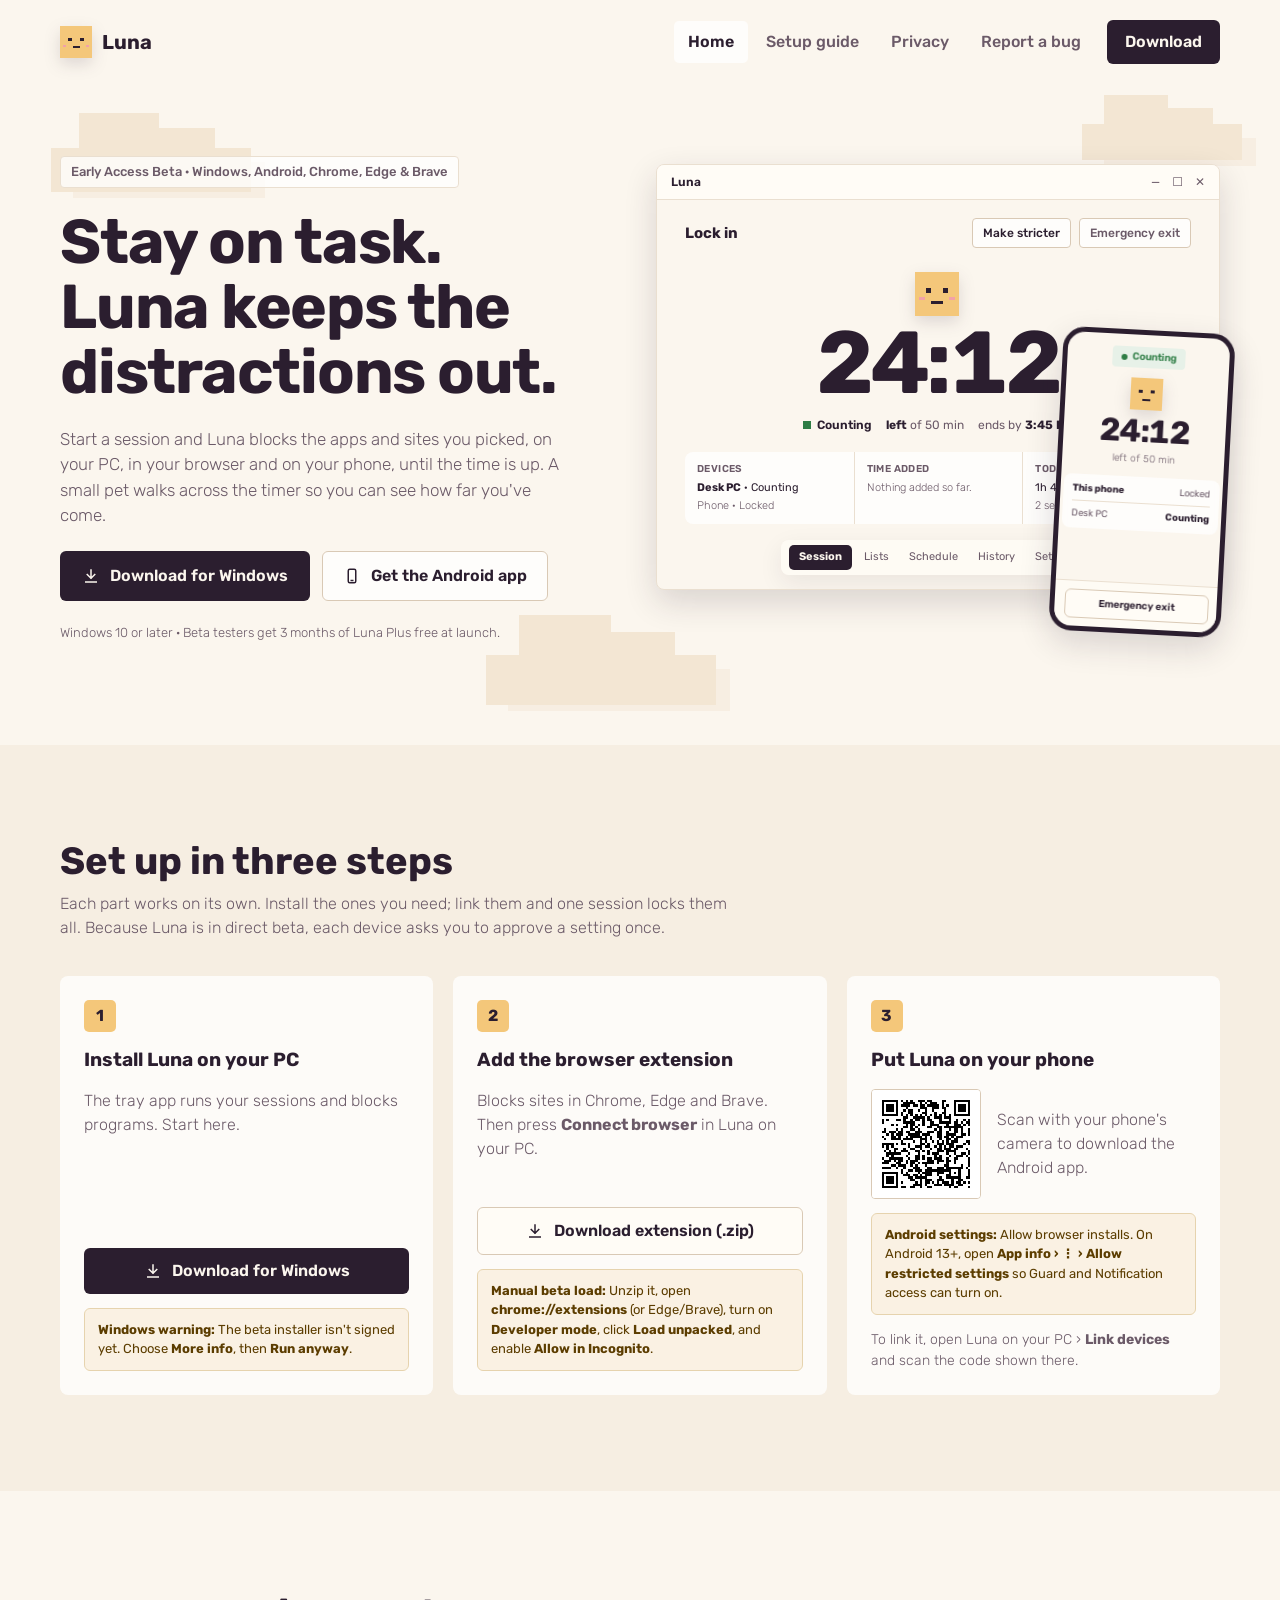
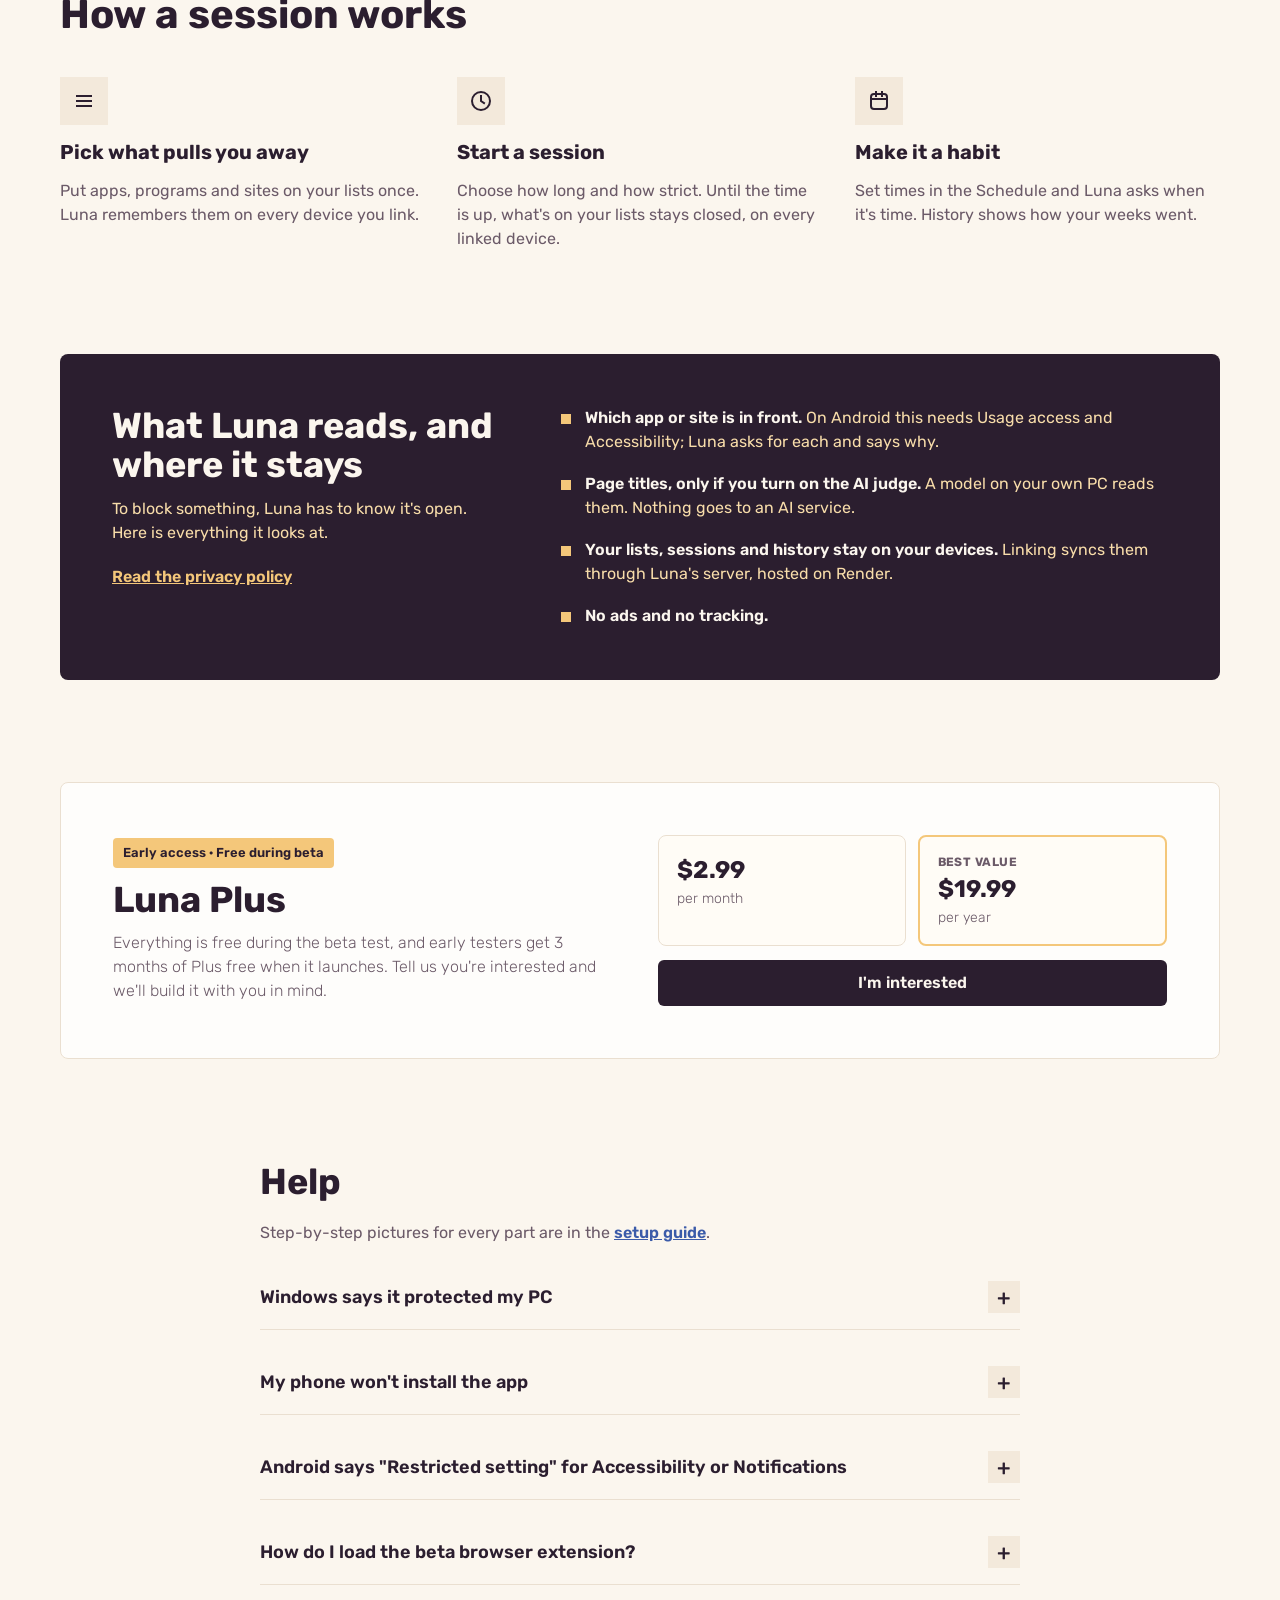
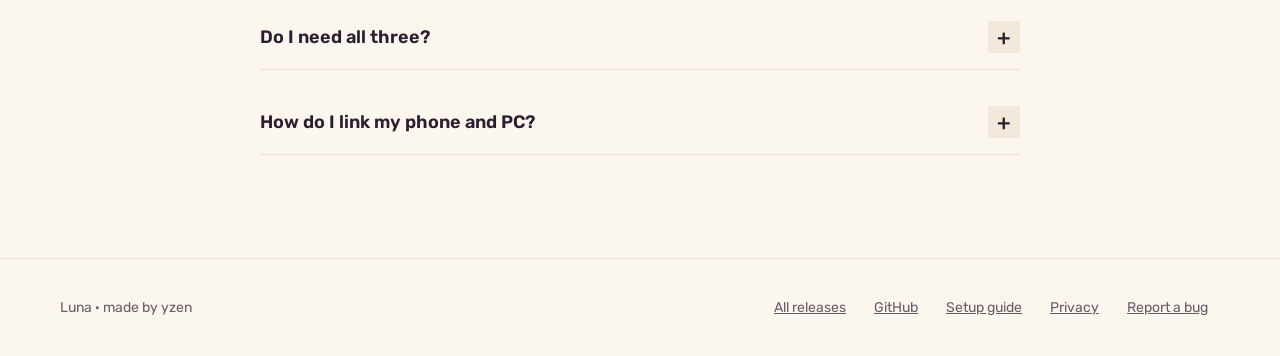
==== commit ea7df7a7: "chore(site): update setup guide, privacy policy, screenshots, and reveal fix" ====
--- a/docs/index.html
+++ b/docs/index.html
@@ -245,7 +245,7 @@
     </div>
   </section>
 
-  <!-- Luna Plus: coming soon. The button only says thanks; counting taps comes with task 7.1c. -->
+  <!-- Luna Plus: coming soon. Counts anonymous taps via POST /plus-tap. -->
   <section id="plus" style="padding: 0 0 clamp(56px, 8vw, 104px)">
     <div style="max-width: 1160px; margin: 0 auto; padding: 0 clamp(16px, 4vw, 48px)">
       <article class="reveal-self glass" style="border: 1px solid var(--line); border-radius: var(--r-card); padding: clamp(28px, 5vw, 52px); display: flex; flex-wrap: wrap; align-items: center; gap: clamp(28px, 5vw, 56px)">
--- a/docs/site.css
+++ b/docs/site.css
@@ -113,13 +113,12 @@
 .lp details::details-content{block-size:0;overflow:hidden;opacity:0;transition:block-size .45s var(--ease),opacity .35s,content-visibility .45s allow-discrete}
 .lp details[open]::details-content{block-size:auto;opacity:1}
 
-/* Sections rise in as they scroll into view (with subtle stagger across cards). */
-@supports (animation-timeline: view()){
-  @keyframes lp-reveal{from{opacity:0;transform:translateY(32px) scale(.98)}to{opacity:1;transform:none}}
-  .lp .reveal>*,.lp .reveal-self{animation:lp-reveal linear both;animation-timeline:view();animation-range:entry 0% cover 26%}
-  .lp .reveal>*:nth-child(2){animation-range:entry 4% cover 30%}
-  .lp .reveal>*:nth-child(3){animation-range:entry 8% cover 34%}
-}
+/* Sections rise in as they enter the viewport (driven by IntersectionObserver in site.js so bottom sections never stall). */
+.lp.lp-anim .reveal>*:not(.is-shown),.lp.lp-anim .reveal-self:not(.is-shown){opacity:0;transform:translateY(24px) scale(.985)}
+.lp.lp-anim .reveal>*,.lp.lp-anim .reveal-self{transition:opacity .55s var(--ease),transform .6s var(--spring)}
+.lp.lp-anim .reveal>*:nth-child(2){transition-delay:.05s}
+.lp.lp-anim .reveal>*:nth-child(3){transition-delay:.1s}
+.lp.lp-anim .reveal>*.is-shown,.lp.lp-anim .reveal-self.is-shown{opacity:1;transform:none}
 
 /* Reduced motion: everything still, everything shown. */
 @media (prefers-reduced-motion: reduce){
